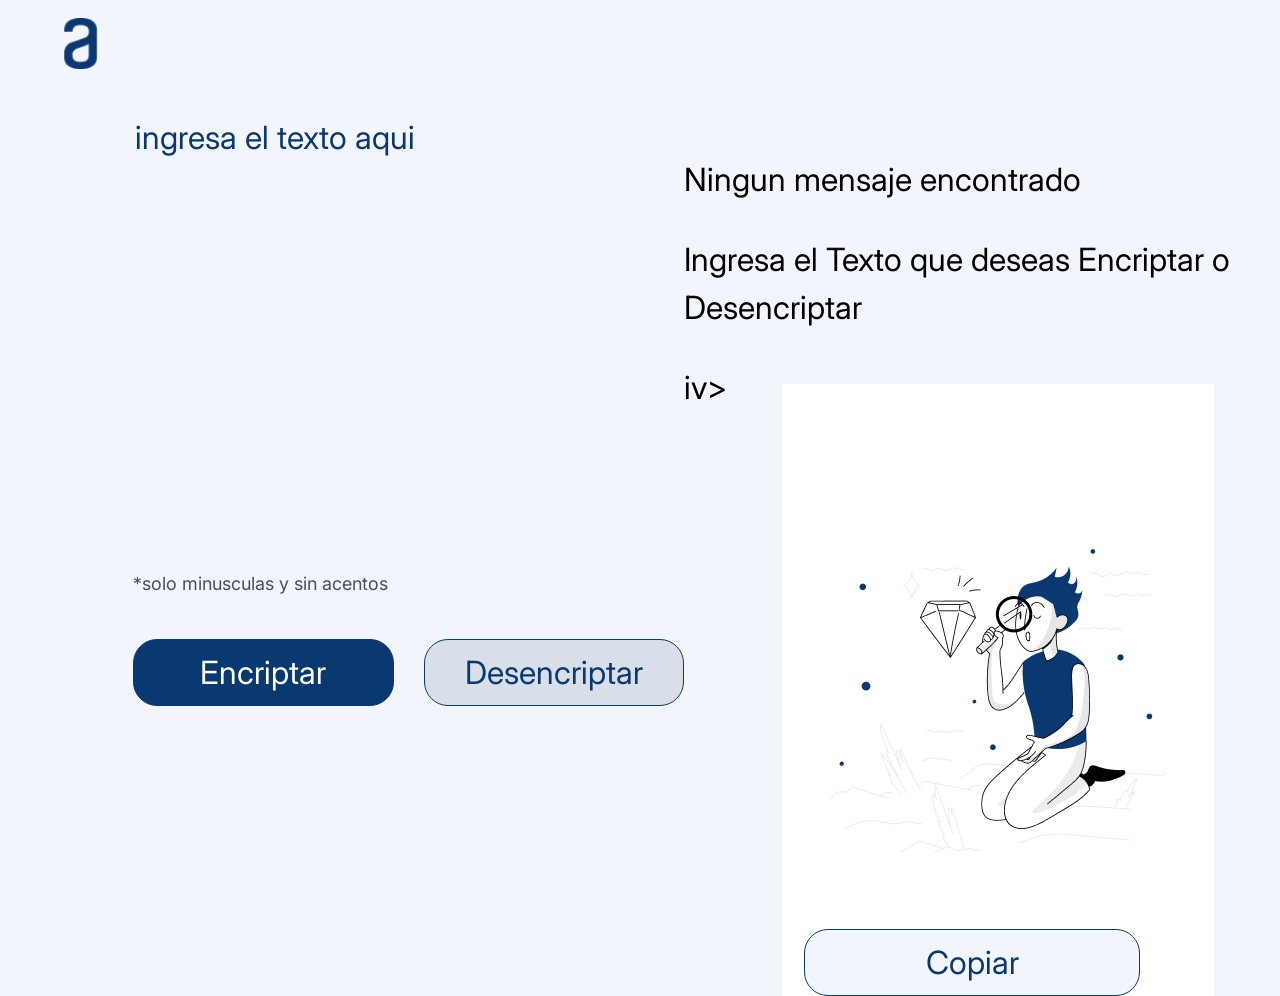
==== Encrypt.html @ 522b6d6d "Adicionado information a  HTML" ====
<!DOCTYPE html>
<html lang="en">
<head>
    <meta charset="UTF-8">
    <meta http-equiv="X-UA-Compatible" content="IE=edge">
    <meta name="viewport" content="width=device-width, initial-scale=1.0">
    <link rel="stylesheet" href="/Stilo.css">
    <link rel="preconnect" href="https://fonts.googleapis.com">
    <link rel="preconnect" href="https://fonts.gstatic.com" crossorigin>
    <link href="https://fonts.googleapis.com/css2?family=Inter:wght@200;400&display=swap" rel="stylesheet">
    <title>Encriptador</title>
</head>
<body>
    <header>
        <img class="logo" src="/desafio1imagenes/Logo.png" alt="Alura Logo" >
    </header>
    <main>
        <section>
        <div class="container">
                <div class="encriptar">
            <textarea name="texto" class="text-area" id="text-area" cols="30" rows="10" placeholder="Ingresa el texto aqui"></textarea>
            <div>
                <h6 class="information">*solo minusculas y sin acentos</h6>
            </div>
            <div class="button">
                <button class="btn-encrypt" type= "button" onclick="btn-encrypt()">Encriptar</button>
                <button class="btn-decrypt" type= "button" onclick="btn-decrypt()">Desencriptar</button>
            </div>
            </div>
        </section>
        <section>
            <div class="encriptado">
                <img src=""alt="" id="munecazo"> 
            </div>
            <div class="mensaje-encriptado" id="mensaje-encriptado">
            <h2 id="titulo-mensaje">Ningun mensaje encontrado</h2>
            <p id ="parrafo">Ingresa el Texto que deseas Encriptar o Desencriptar</p>
            <textarea name="mensaje" id="mensaje" cols="20" rows="10" class="message"></textarea>
            </div>
            <div>
                <button class="copy" onclick="copy()">Copiar</button>
            </div>iv>    
        </section>
    </main>
    <script src="/scrip.js"></script>   
</body>
</html>
---- Stilo.css ----
*{
  background:#F3F5FC;
  font-family: 'Inter';
  font-weight: 400;
  font-size: 32px;
  line-height: 150%;
  overflow-y: hidden;
  
}

.logo{
  padding-top: 10px;
  margin-left: 10px;
  width: 10%;
}

main{
  display: flex;
  margin-bottom: 10px;
  margin-left: 125px;/*180*/
  
}

.text-area {
  height: 400px;
  border: none;
  color: #0A3871;
  margin-top: 30px;
  padding: 2px;
  text-transform: lowercase;
}

::placeholder { color: #0A3871; }
.text-area:focus {
    outline: none;
  }

.message{
  height: 630px;
  background: white;
  background-image: url("/desafio1imagenes/Muñeco.png");
  background-repeat: no-repeat;
  background-position: center;
  border: none;
  border-radius: none;
  color: #0A3871;
  margin-left: 98px;
  margin-top: 20px;
  padding-left: 20px;
  position: fixed;
}
.message:focus {
  outline: none;
}

.button{
  display: flex;
  margin: top 18px;
}

.btn-decrypt {
  background: #D8DFE8;
  border: 1px solid #0A3871;
  border-radius: 24px;
  color: #0A3871;
  cursor: pointer;
  height: 67px;
  margin-left: 30px;
  width: 328px;
}

.btn-encrypt {
  background-color: #0A3871;
  border: 1px solid #0A3871;
  border-radius: 24px;
  color: white;
  cursor: pointer;
  height: 67px;
  width: 328px;
}

.copy {
  border: 1px solid #0A3871;
  border-radius: 24px;
  color: #0A3871;
  cursor: pointer;
  height: 67px;
  margin-left: 120px;
  margin-top: 565px;
  position: absolute;
  width: 336px;
}

.information {
  color: #495057;
  font-size:18px;
}
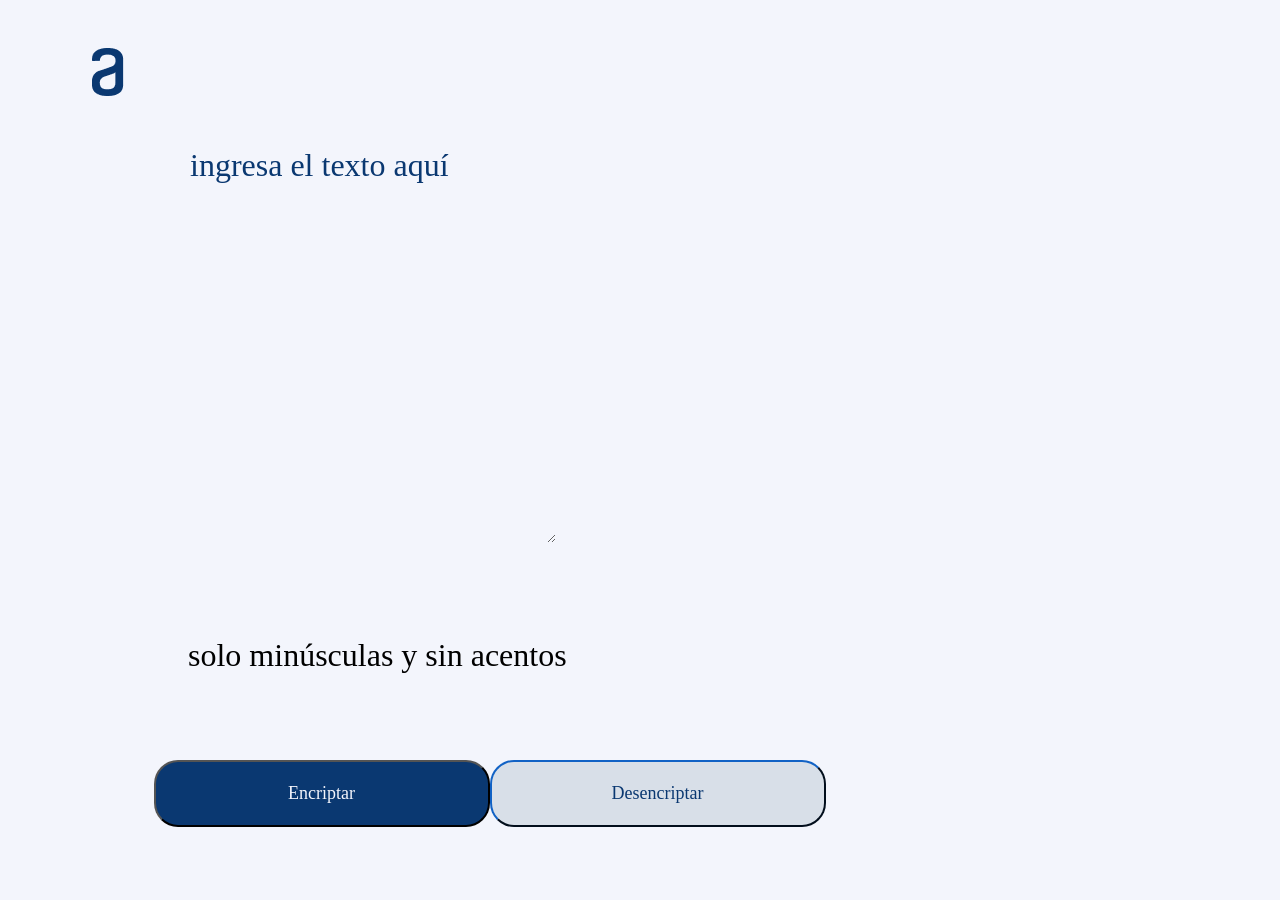
==== commit 7ae812f6: ""completado proyecto de encriptacion"" ====
--- a/Encrypt.html
+++ b/Encrypt.html
@@ -4,44 +4,35 @@
     <meta charset="UTF-8">
     <meta http-equiv="X-UA-Compatible" content="IE=edge">
     <meta name="viewport" content="width=device-width, initial-scale=1.0">
-    <link rel="stylesheet" href="/Stilo.css">
-    <link rel="preconnect" href="https://fonts.googleapis.com">
-    <link rel="preconnect" href="https://fonts.gstatic.com" crossorigin>
-    <link href="https://fonts.googleapis.com/css2?family=Inter:wght@200;400&display=swap" rel="stylesheet">
-    <title>Encriptador</title>
+    <link rel="stylesheet" href="Stilo.css">
+    <title>Text Encryptor</title>
 </head>
 <body>
     <header>
-        <img class="logo" src="/desafio1imagenes/Logo.png" alt="Alura Logo" >
+        <img class="logo" src="/desafio1imagenes/Logo.png" alt="Alura Logo">
     </header>
     <main>
         <section>
-        <div class="container">
-                <div class="encriptar">
-            <textarea name="texto" class="text-area" id="text-area" cols="30" rows="10" placeholder="Ingresa el texto aqui"></textarea>
-            <div>
-                <h6 class="information">*solo minusculas y sin acentos</h6>
-            </div>
-            <div class="button">
-                <button class="btn-encrypt" type= "button" onclick="btn-encrypt()">Encriptar</button>
-                <button class="btn-decrypt" type= "button" onclick="btn-decrypt()">Desencriptar</button>
-            </div>
+            <div class="container">
+                <textarea name="inputText" id="input-text" class="text-area" placeholder="Ingresa el texto aquí"></textarea>
+                <div>
+                    <h6 class="information">solo minúsculas y sin acentos</h6>
+                </div>
+                <div class="button">
+                    <button class="btn-encrypt" onclick="encryptText()">Encriptar</button>
+                    <button class="btn-decrypt" onclick="decryptText()">Desencriptar</button>
+                </div>
             </div>
         </section>
         <section>
-            <div class="encriptado">
-                <img src=""alt="" id="munecazo"> 
-            </div>
-            <div class="mensaje-encriptado" id="mensaje-encriptado">
-            <h2 id="titulo-mensaje">Ningun mensaje encontrado</h2>
-            <p id ="parrafo">Ingresa el Texto que deseas Encriptar o Desencriptar</p>
-            <textarea name="mensaje" id="mensaje" cols="20" rows="10" class="message"></textarea>
-            </div>
-            <div>
-                <button class="copy" onclick="copy()">Copiar</button>
-            </div>iv>    
+            <textarea class="mensaje"  cols="20" rows="30"></textarea>
+                <div>
+                    <button class="btn-copiar" onclick="copyText()">Copiar</button>
+                </div>           
         </section>
     </main>
-    <script src="/scrip.js"></script>   
+    <script src="index.js"></script>
 </body>
-</html>+</html>
+
+
--- a/Stilo.css
+++ b/Stilo.css
@@ -9,15 +9,17 @@
 }
 
 .logo{
-  padding-top: 10px;
-  margin-left: 10px;
-  width: 10%;
+  width: 120px;
+  height: 48px;
+  padding-top: 40px;
+  margin-left: 40px;
+  gap: 40px;
 }
 
 main{
   display: flex;
   margin-bottom: 10px;
-  margin-left: 125px;/*180*/
+  margin-left: 180px;
   
 }
 
@@ -29,80 +31,179 @@
   padding: 2px;
   text-transform: lowercase;
 }
-
 ::placeholder { color: #0A3871; }
 .text-area:focus {
     outline: none;
   }
 
-.message{
-  height: 630px;
+.mensaje{
+  width: 400px;
+  height: 850px;
+  top: 40px;
   background: white;
   background-image: url("/desafio1imagenes/Muñeco.png");
   background-repeat: no-repeat;
   background-position: center;
   border: none;
-  border-radius: none;
-  color: #0A3871;
-  margin-left: 98px;
-  margin-top: 20px;
+  border-radius: 24px;
+  color: #0A3871;
+  margin-left: 900px;
   padding-left: 20px;
   position: fixed;
 }
-.message:focus {
+.mensaje:focus {
   outline: none;
 }
 
-.button{
-  display: flex;
-  margin: top 18px;
-}
-
-.btn-decrypt {
-  background: #D8DFE8;
+ .button{
+    display: flex;
+    flex-direction: row;
+    align-items: flex-start;
+    padding: 1% 0;
+    position: absolute;
+    width: 80%;
+    left: 12%;
+    top: 83%;
+}
+
+.btn-encrypt{
+  align-items: center;
+  display: flex;
+  justify-content: center;
+  padding: 2%;
+  gap: 8px;
+  height: 67px;
+  width: 336px;
+  background-color: #0A3871;
+  border-radius: 24px;
+  font-family: "inter";
+  font-size: 18px;
+  font-weight: 400;
+  line-height: 19px;
+  text-align: center;
+  color: #F3f5fc;
+
+}
+.btn-decrypt{
+  align-items: center;
+  display: flex;
+  justify-content: center;
+  padding: 2%;
+  gap: 8px;
+  height: 67px;
+  width: 336px;
+  background-color: #D8DFE8;
+  border-radius: 24px;
+  font-family: "inter";
+  font-weight: 400;
+  font-size: 18px;
+  line-height: 19px;
+  text-align: center;
+  color: #0A3871;
+  border-color:  #0A3871;
+  }
+  .btn-encrypt:hover,
+  .btn-decrypt:hover {
+     margin:0.3%;
+     width: 24.5%;
+     padding: 1.8%;
+   }
+
+
+
+.informacion {
+  color: #495057;
+  font-size:18px;
+}
+ 
+.btn-copiar {
+  align-items: center;
+  display: flex;
+  justify-content: center;
+  padding: 18px ;
   border: 1px solid #0A3871;
   border-radius: 24px;
   color: #0A3871;
   cursor: pointer;
   height: 67px;
-  margin-left: 30px;
-  width: 328px;
-}
-
-.btn-encrypt {
-  background-color: #0A3871;
-  border: 1px solid #0A3871;
-  border-radius: 24px;
-  color: white;
-  cursor: pointer;
-  height: 67px;
-  width: 328px;
-}
-
-.copy {
-  border: 1px solid #0A3871;
-  border-radius: 24px;
-  color: #0A3871;
-  cursor: pointer;
-  height: 67px;
-  margin-left: 120px;
-  margin-top: 565px;
+  margin-left: 950px;
+  margin-top: 675px;
   position: absolute;
   width: 336px;
-}
-
-.information {
-  color: #495057;
-  font-size:18px;
-}
-
-
-
-
-
-
-
-  
-
-  
-
+  border-radius: 24px;
+  font-family: "Inter",sans-serif;
+  font-weight: 400;
+  font-size: 18px;
+  text-align: center;
+}
+/*.btn-copiar:hover {
+  margin:0.3%;
+  width: 24.5%;
+  padding: 1.8%;
+}
+  
+
+/* Responsive design 
+@media (max-width: 57.5em){
+ .container {
+  display: flex;
+  flex-direction: row;
+}
+.encriptar{
+  width: 100%;
+  }
+  .text-area{
+    width: 80%;
+    height: 60%;
+    left: 10%;
+    top: 5%;
+  }
+  .information {
+    width: 80%;
+    left: 10%;
+    top:67%;
+  }
+  .terminos p {
+    font-size: 16px;
+  }
+  .button {
+    width:80%;
+    left: 1000px;
+    top: 70%;
+  }
+  .btn-encrypt, .btn-decrypt {
+     width: 48%;
+     border-radius: 16px;
+     
+}
+  .btn-decrypt:hover,.btn-encrypt:hover:hover {
+  margin: 0.3%;
+  width: 47.5%;
+  padding: 1.8 %;
+  }  
+.encriptado {
+  width:80%;
+  height: 15%;
+  left: 10%;
+  top:80%
+  }
+.mensaje-encriptado {
+  width: 100%;
+  top: 5%;
+}
+ .encriptado img {
+  top: 0;
+  display: none;
+  visibility:hidden;
+ }
+}
+
+
+
+
+
+
+  
+
+  
+
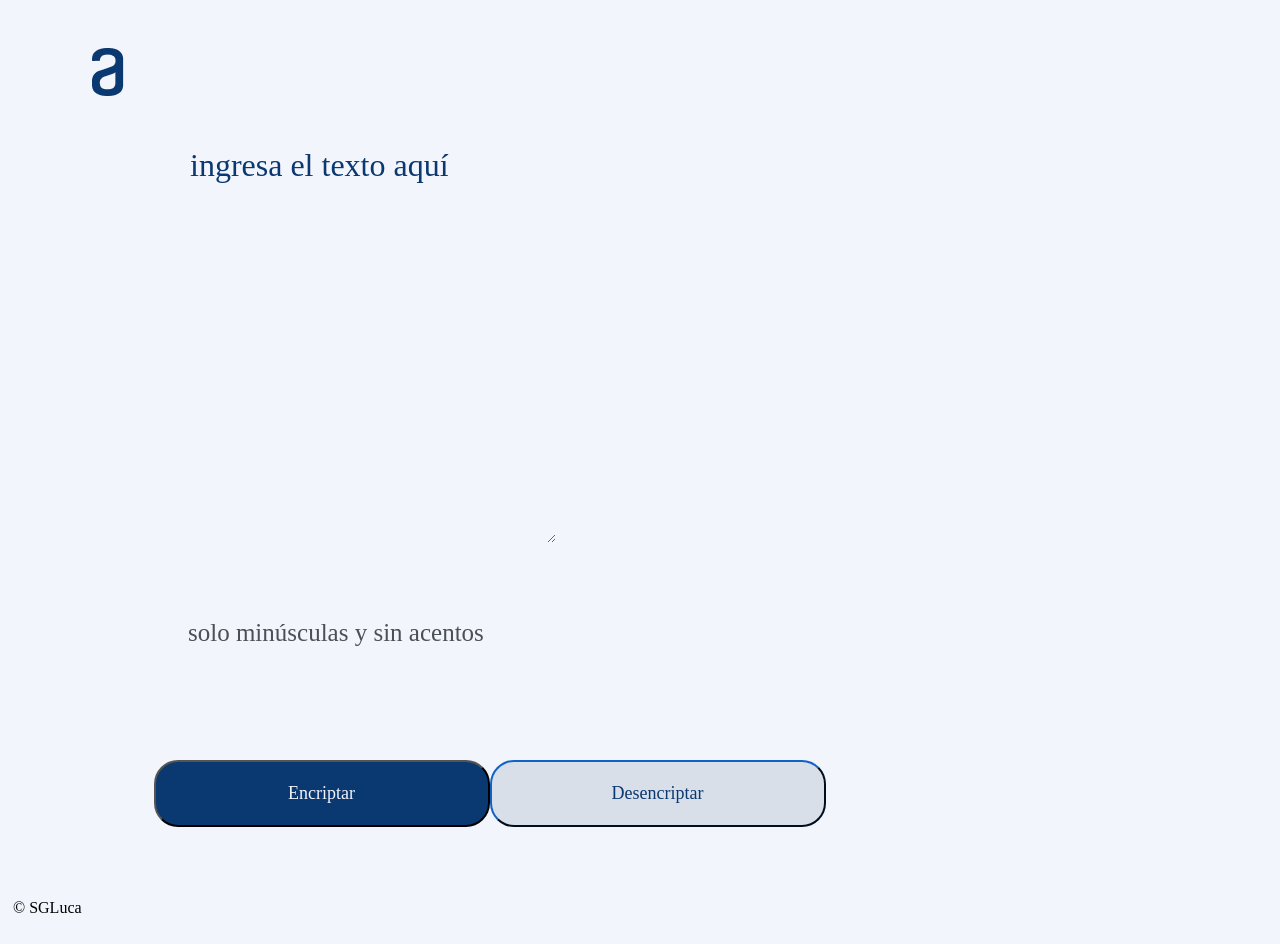
==== commit 669a2c97: "Completamos  proyecto desencriptado" ====
--- a/Encrypt.html
+++ b/Encrypt.html
@@ -16,21 +16,26 @@
             <div class="container">
                 <textarea name="inputText" id="input-text" class="text-area" placeholder="Ingresa el texto aquí"></textarea>
                 <div>
-                    <h6 class="information">solo minúsculas y sin acentos</h6>
+                    <h6 class="informacion">solo minúsculas y sin acentos</h6>
                 </div>
                 <div class="button">
-                    <button class="btn-encrypt" onclick="encryptText()">Encriptar</button>
-                    <button class="btn-decrypt" onclick="decryptText()">Desencriptar</button>
+                    <button class="btn-encrypt" onclick="convertText('encrypt')">Encriptar</button>
+                    <button class="btn-decrypt" onclick="convertText('decrypt')">Desencriptar</button>
                 </div>
-            </div>
+               </div>
         </section>
         <section>
-            <textarea class="mensaje"  cols="20" rows="30"></textarea>
-                <div>
-                    <button class="btn-copiar" onclick="copyText()">Copiar</button>
-                </div>           
+            <textarea class="mensaje" id="encrypted-text" cols="20" rows="30"></textarea>
+            <div>
+                <button class="btn-copiar" onclick="copiar()" style="display: none;">Copiar</button>
+            </div>           
         </section>
     </main>
+    <div>
+    <footer>
+        <p class = "informa">© SGLuca</p>
+    </footer>
+    </div>
     <script src="index.js"></script>
 </body>
 </html>
--- a/Stilo.css
+++ b/Stilo.css
@@ -113,7 +113,8 @@
 
 .informacion {
   color: #495057;
-  font-size:18px;
+  font-size:25px;
+  margin-bottom: 5%;
 }
  
 .btn-copiar {
@@ -136,11 +137,19 @@
   font-size: 18px;
   text-align: center;
 }
-/*.btn-copiar:hover {
+.btn-copiar:hover {
   margin:0.3%;
   width: 24.5%;
   padding: 1.8%;
 }
+.informa {
+  color: rgb(0, 0, 0);
+  font-size: 16px;
+  margin-left: 5px;
+  padding-top: 200px;
+
+}
+
   
 
 /* Responsive design 
